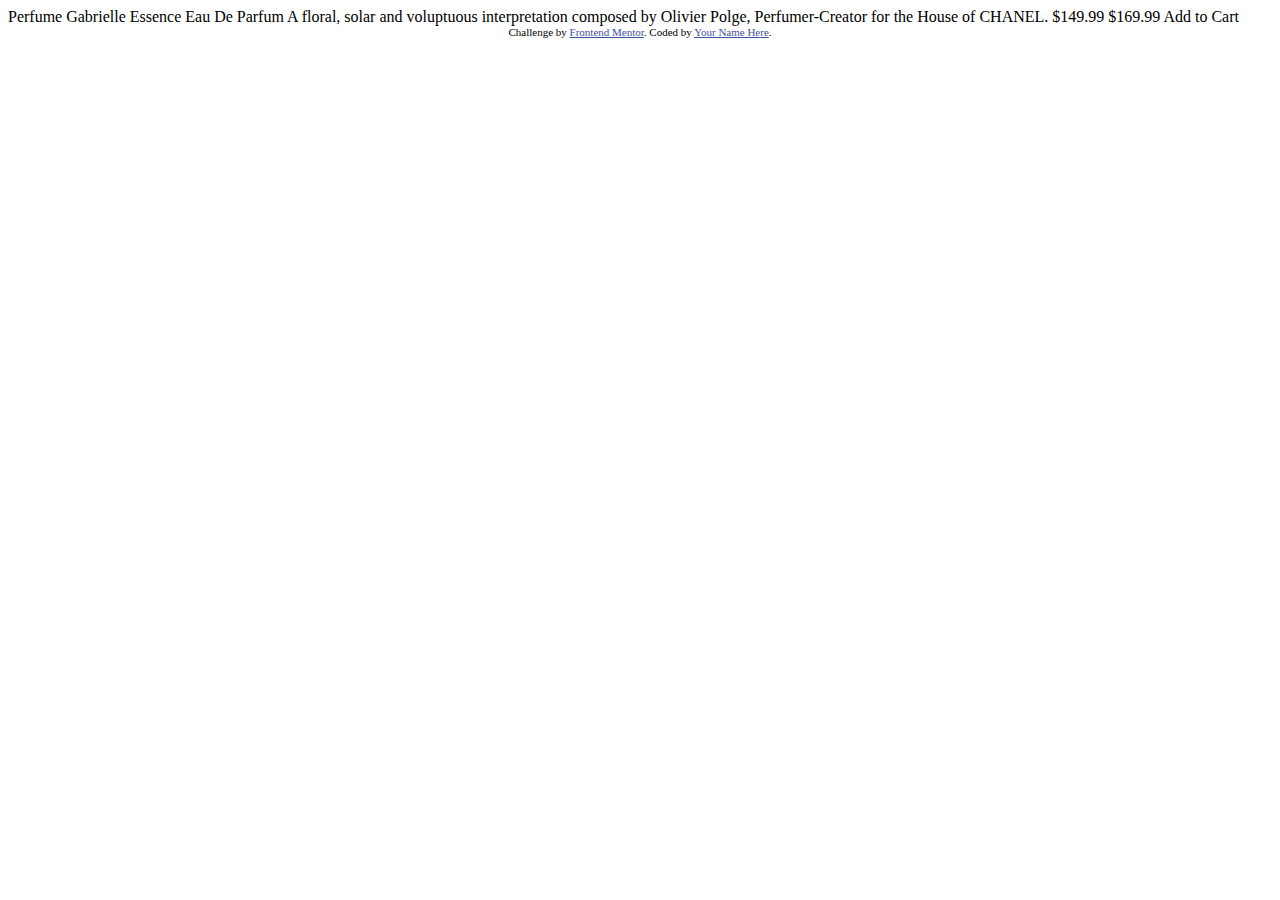
==== semana01/dia02-html-product-preview/index.html @ c35139a2 "semana1, dia2, reto 1" ====
<!DOCTYPE html>
<html lang="en">
<head>
  <meta charset="UTF-8">
  <meta name="viewport" content="width=device-width, initial-scale=1.0"> <!-- displays site properly based on user's device -->

  <link rel="icon" type="image/png" sizes="32x32" href="./images/favicon-32x32.png">
  
  <title>Frontend Mentor | Product preview card component</title>

  <!-- Feel free to remove these styles or customise in your own stylesheet 👍 -->
  <style>
    .attribution { font-size: 11px; text-align: center; }
    .attribution a { color: hsl(228, 45%, 44%); }
  </style>
</head>
<body>

  Perfume

  Gabrielle Essence Eau De Parfum

  A floral, solar and voluptuous interpretation composed by Olivier Polge, 
  Perfumer-Creator for the House of CHANEL.

  $149.99
  $169.99

  Add to Cart
  
  <div class="attribution">
    Challenge by <a href="https://www.frontendmentor.io?ref=challenge" target="_blank">Frontend Mentor</a>. 
    Coded by <a href="#">Your Name Here</a>.
  </div>
</body>
</html>
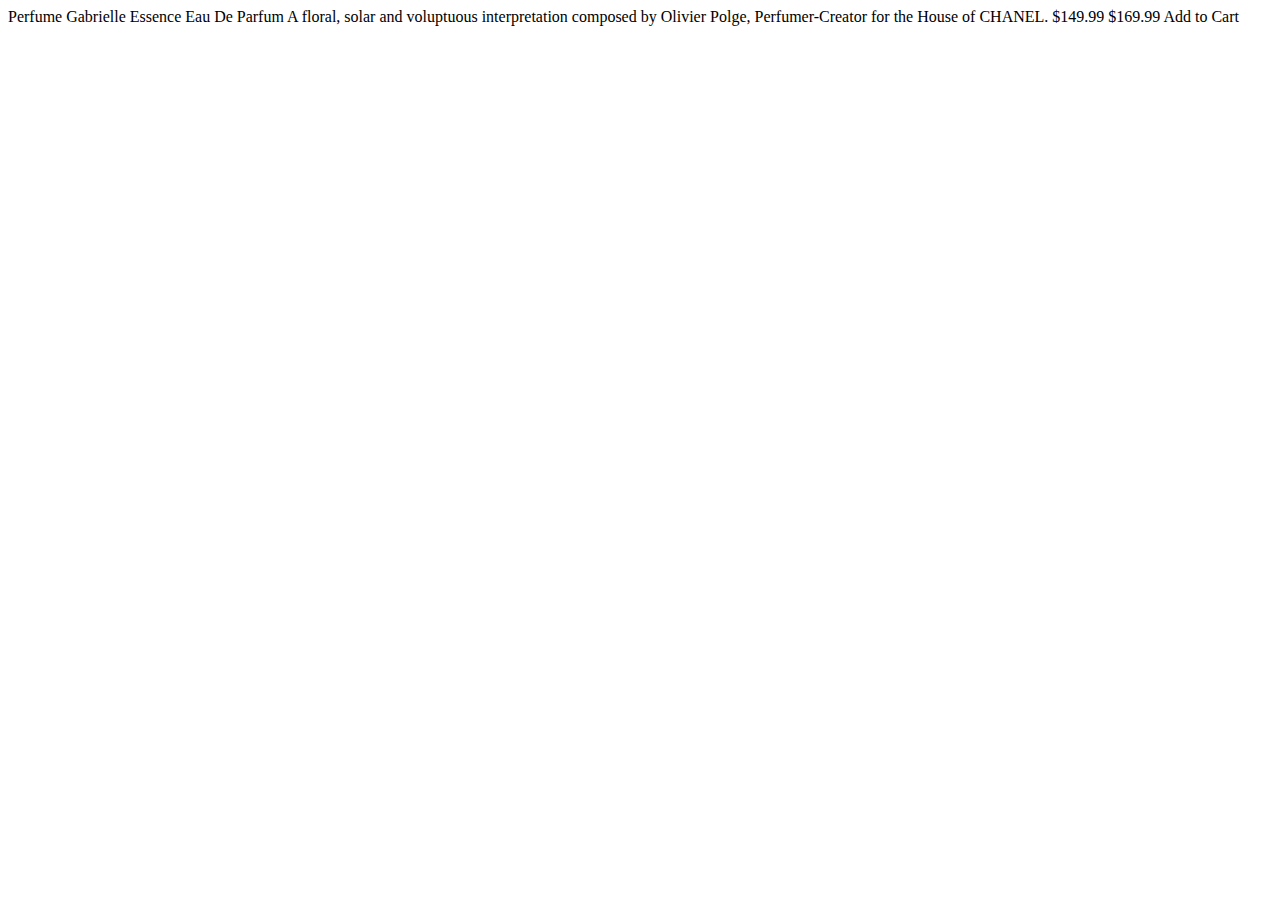
==== commit 7b7b128d: "semana1, dia2, reto 1" ====
--- a/semana01/dia02-html-product-preview/index.html
+++ b/semana01/dia02-html-product-preview/index.html
@@ -2,20 +2,10 @@
 <html lang="en">
 <head>
   <meta charset="UTF-8">
-  <meta name="viewport" content="width=device-width, initial-scale=1.0"> <!-- displays site properly based on user's device -->
-
-  <link rel="icon" type="image/png" sizes="32x32" href="./images/favicon-32x32.png">
-  
-  <title>Frontend Mentor | Product preview card component</title>
-
-  <!-- Feel free to remove these styles or customise in your own stylesheet 👍 -->
-  <style>
-    .attribution { font-size: 11px; text-align: center; }
-    .attribution a { color: hsl(228, 45%, 44%); }
-  </style>
+  <meta name="viewport" content="width=device-width, initial-scale=1.0">
+  <title>Product preview</title>
 </head>
 <body>
-
   Perfume
 
   Gabrielle Essence Eau De Parfum
@@ -27,10 +17,5 @@
   $169.99
 
   Add to Cart
-  
-  <div class="attribution">
-    Challenge by <a href="https://www.frontendmentor.io?ref=challenge" target="_blank">Frontend Mentor</a>. 
-    Coded by <a href="#">Your Name Here</a>.
-  </div>
 </body>
-</html>
+</html>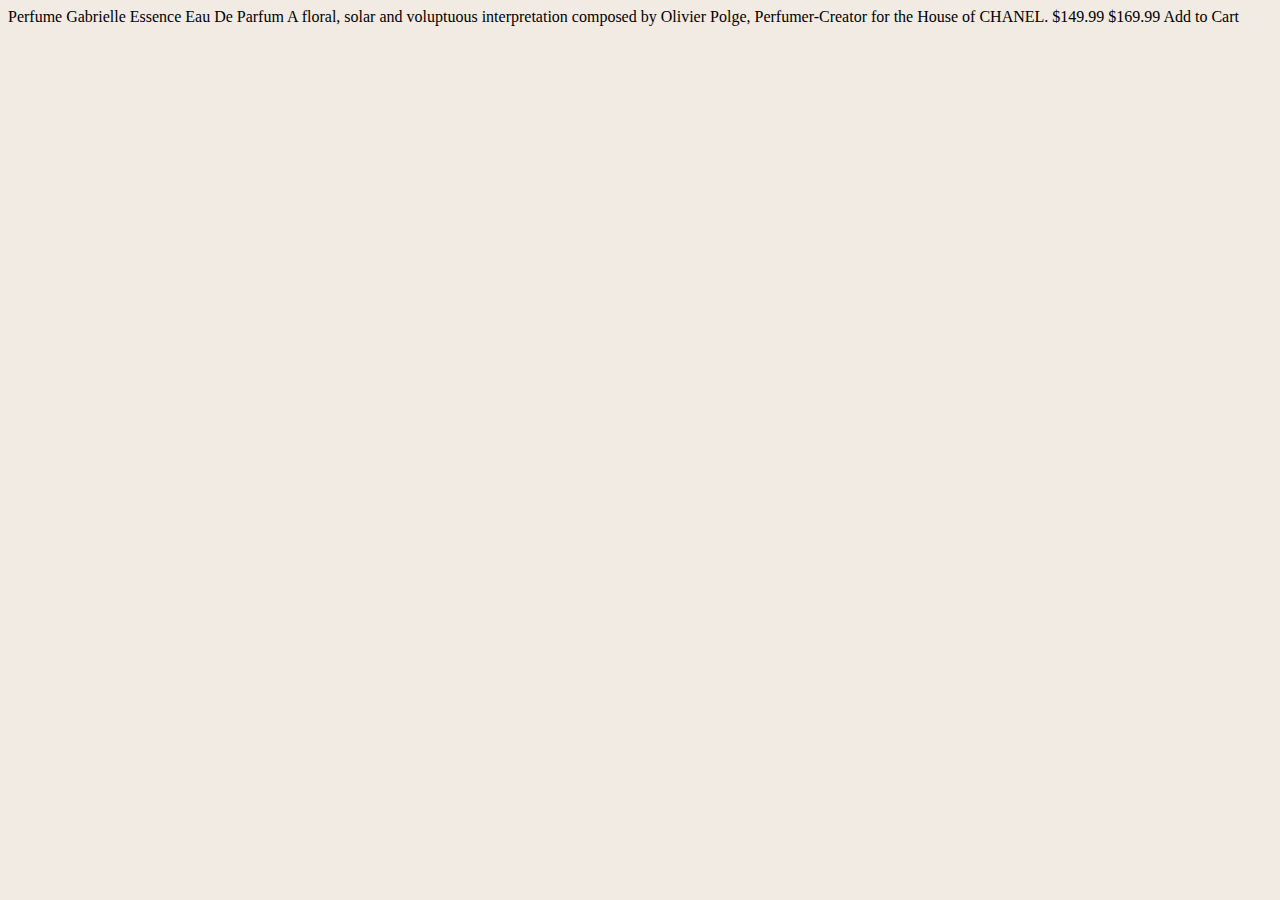
==== commit 4d6a7b98: "semana1, dia2, reto 1" ====
--- a/semana01/dia02-html-product-preview/index.html
+++ b/semana01/dia02-html-product-preview/index.html
@@ -4,6 +4,7 @@
   <meta charset="UTF-8">
   <meta name="viewport" content="width=device-width, initial-scale=1.0">
   <title>Product preview</title>
+  <link rel="stylesheet" href="styles.css">
 </head>
 <body>
   Perfume
--- a/semana01/dia02-html-product-preview/styles.css
+++ b/semana01/dia02-html-product-preview/styles.css
@@ -0,0 +1,3 @@
+body {
+  background-color: hsl(30, 38%, 92%);
+}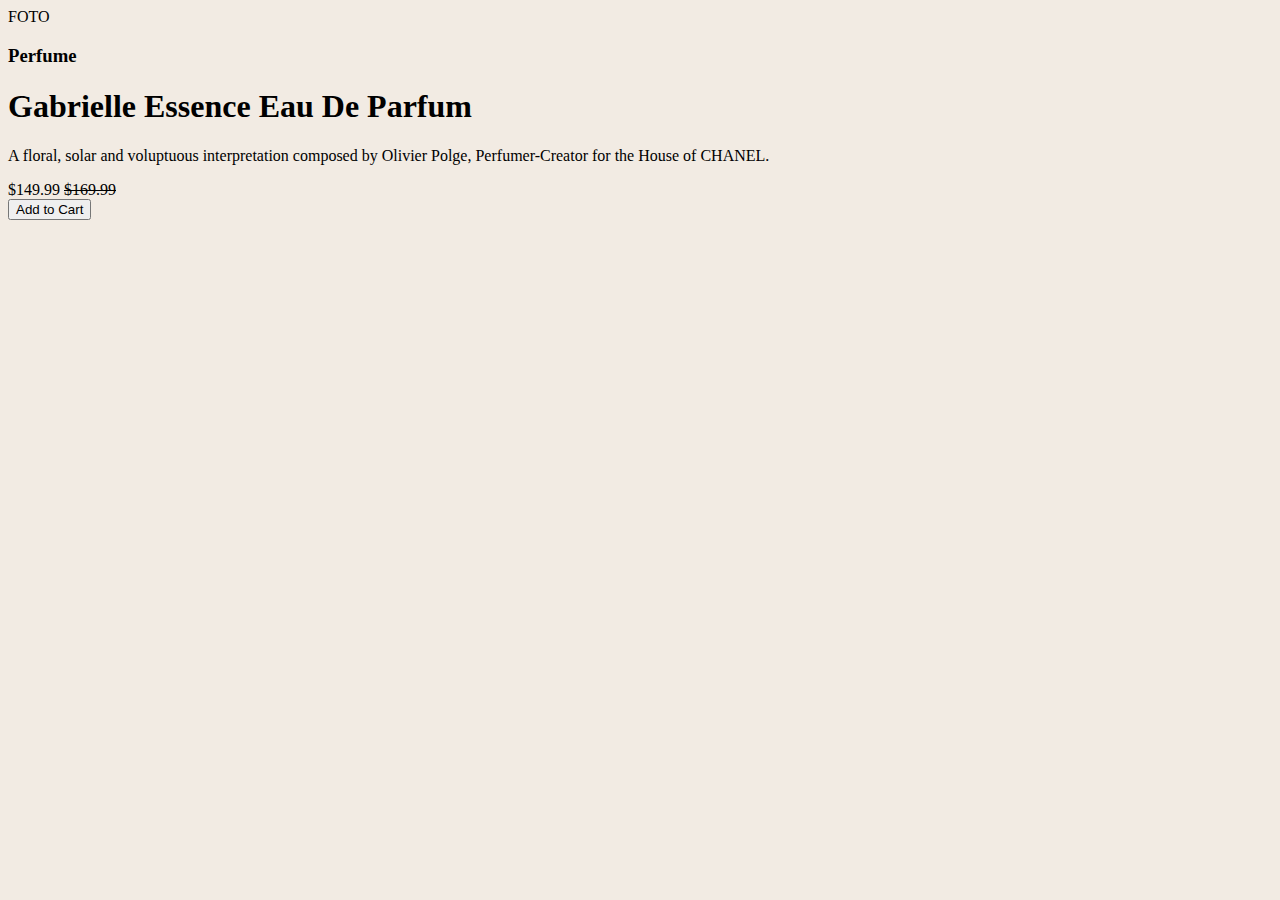
==== commit 59a8fcfc: "semana1, dia2, reto 1 html" ====
--- a/semana01/dia02-html-product-preview/index.html
+++ b/semana01/dia02-html-product-preview/index.html
@@ -7,16 +7,25 @@
   <link rel="stylesheet" href="styles.css">
 </head>
 <body>
-  Perfume
+  <main>
+    <section class="photo">FOTO</section>
+    <section class="content">
+      <h3>Perfume</h3>
 
-  Gabrielle Essence Eau De Parfum
+      <h1>Gabrielle Essence Eau De Parfum</h1>
 
-  A floral, solar and voluptuous interpretation composed by Olivier Polge, 
-  Perfumer-Creator for the House of CHANEL.
+      <p>A floral, solar and voluptuous interpretation composed by Olivier Polge, 
+        Perfumer-Creator for the House of CHANEL.</p>
 
-  $149.99
-  $169.99
+      <div>
+        <span>$149.99</span>
+        <s>$169.99</s>
+      </div>
 
-  Add to Cart
+      <button>
+        Add to Cart
+      </button>
+    </section>
+  </main>
 </body>
 </html>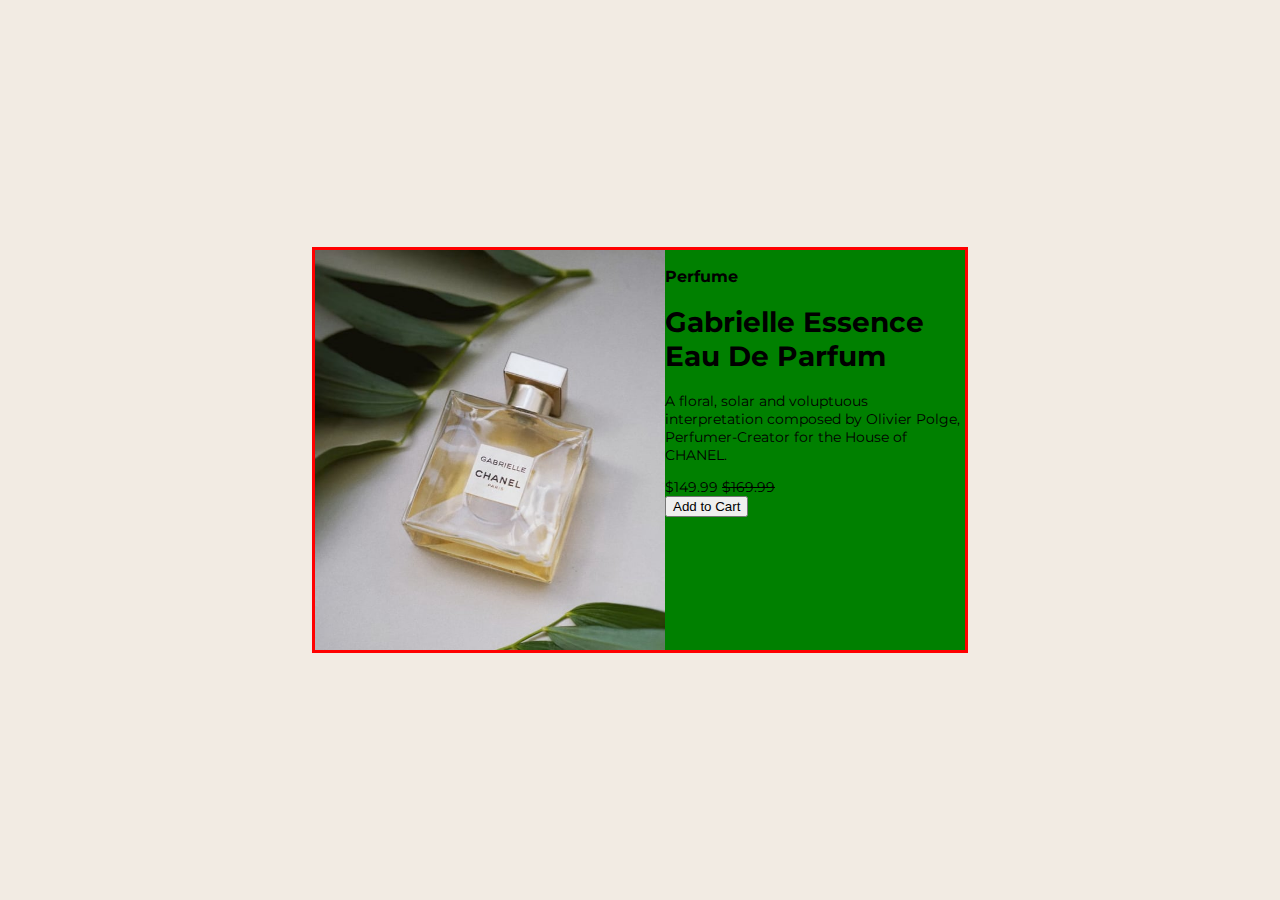
==== commit a502b33f: "semana1, dia2, reto 1 html" ====
--- a/semana01/dia02-html-product-preview/index.html
+++ b/semana01/dia02-html-product-preview/index.html
@@ -8,7 +8,7 @@
 </head>
 <body>
   <main>
-    <section class="photo">FOTO</section>
+    <section class="photo"></section>
     <section class="content">
       <h3>Perfume</h3>
 
--- a/semana01/dia02-html-product-preview/styles.css
+++ b/semana01/dia02-html-product-preview/styles.css
@@ -1,3 +1,45 @@
+@import url('https://fonts.googleapis.com/css2?family=Fraunces:ital,opsz,wght@0,9..144,100..900;1,9..144,100..900&family=Montserrat:ital,wght@0,100..900;1,100..900&display=swap');
+
+/* 
+font-family: "Montserrat", sans-serif;
+font-family: "Fraunces", serif;
+*/
+
 body {
+  margin: 0;
+
   background-color: hsl(30, 38%, 92%);
+  font-size: 14px;
+  font-family: "Montserrat", sans-serif;
+
+  display: flex; /* Flexbox */
+  justify-content: center;
+  align-items: center;
+
+  height: 100vh; /* vh = viewport height */
+}
+
+main {
+  border: 3px solid red;
+  
+  width: 650px;
+  height: 400px;
+
+  display: flex; /* Flexbox */
+}
+
+.photo {
+  background-color: blue;
+
+  width: 350px;
+
+  background-image: url(./images/image-product-desktop.jpg);
+  background-size: cover;
+  background-repeat: no-repeat;
+}
+
+.content {
+  background-color: green;
+
+  width: 300px;
 }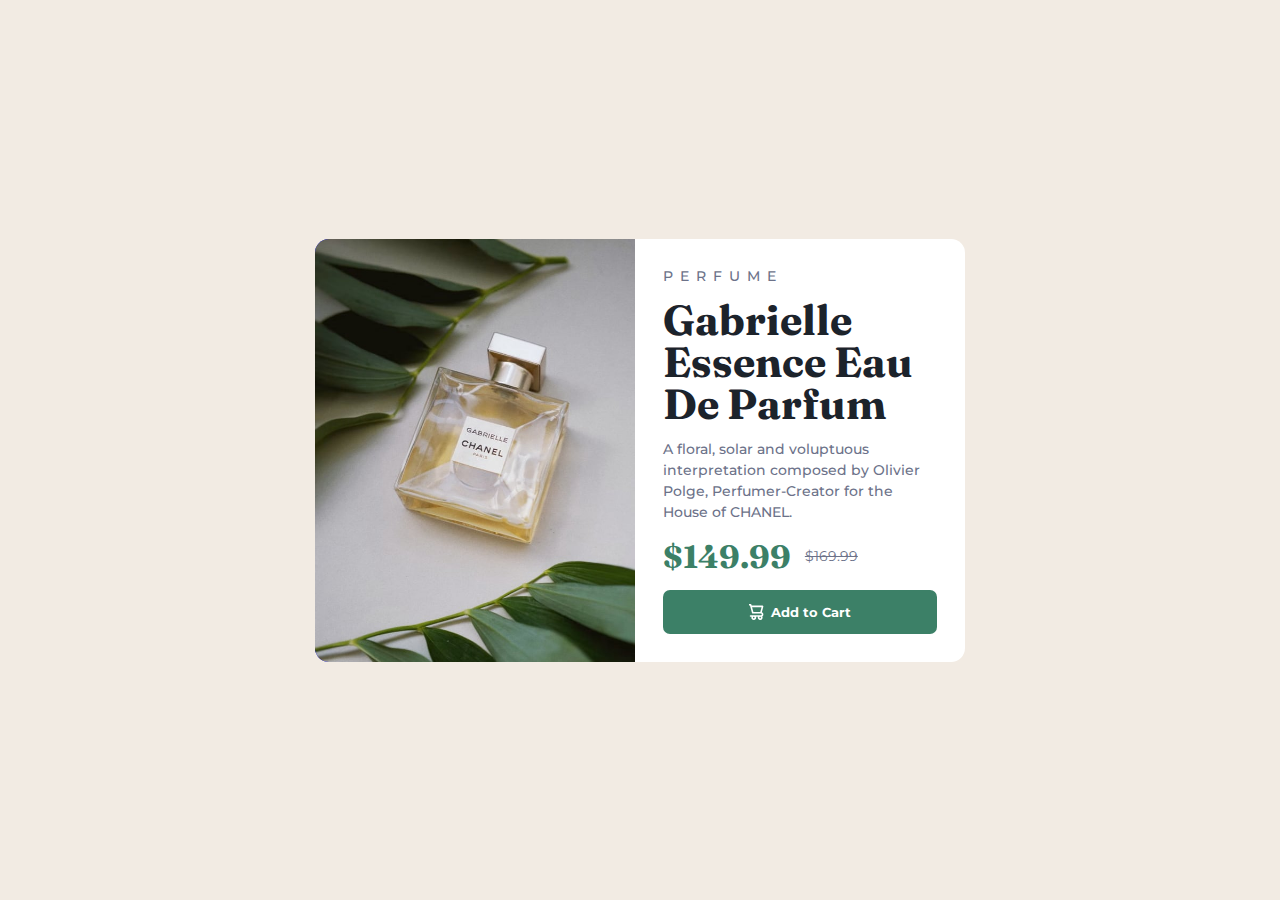
==== commit 68a4c2a6: "semana1, dia2, reto 1 html" ====
--- a/semana01/dia02-html-product-preview/index.html
+++ b/semana01/dia02-html-product-preview/index.html
@@ -23,6 +23,7 @@
       </div>
 
       <button>
+        <img src="./images/icon-cart.svg" alt="icon cart" />
         Add to Cart
       </button>
     </section>
--- a/semana01/dia02-html-product-preview/styles.css
+++ b/semana01/dia02-html-product-preview/styles.css
@@ -20,15 +20,18 @@
 }
 
 main {
-  border: 3px solid red;
+  /* border: 3px solid red; */
   
   width: 650px;
-  height: 400px;
+  min-height: 400px;
 
   display: flex; /* Flexbox */
+
+  border-radius: 14px;
+  overflow: hidden;
 }
 
-.photo {
+.photo { /* <section class="photo" /> */
   background-color: blue;
 
   width: 350px;
@@ -38,8 +41,76 @@
   background-repeat: no-repeat;
 }
 
-.content {
-  background-color: green;
+.content { /* <section class="content" /> */
+  width: 300px;
+  
+  background-color: hsl(0, 0%, 100%);
 
-  width: 300px;
+  padding: 28px;
+
+  display: flex;
+  flex-direction: column;
+  gap: 14px;
+}
+
+.content h3 {
+  margin: 0;
+
+  text-transform: uppercase;
+  font-weight: 500;
+  font-size: 14px;
+  letter-spacing: 7px;
+  color: hsl(228, 12%, 48%);
+}
+
+.content h1 {
+  margin: 0;
+
+  font-family: "Fraunces", serif;
+  font-size: 42px; /* 14px * 3 = 42px = 3rem */
+  line-height: 1;
+  color: hsl(212, 21%, 14%);
+}
+
+.content p {
+  margin: 0;
+
+  font-weight: 500;
+  line-height: 1.5;
+  color: hsl(228, 12%, 48%);
+}
+
+.content div {
+  display: flex;
+  align-items: center;
+  gap: 14px;
+}
+
+.content span {
+  font-family: "Fraunces", serif;
+  font-size: 32px;
+  font-weight: 700;
+  color: hsl(158, 36%, 37%);
+}
+
+.content s {
+  color: hsl(228, 12%, 48%);
+}
+
+.content button {
+  border: 0;
+
+  /* font-family: inherit; */
+  font-family: "Montserrat", sans-serif;
+  font-weight: 700;
+  background-color: hsl(158, 36%, 37%);
+  color: hsl(0, 0%, 100%);
+
+  padding: 14px;
+  border-radius: 7px;
+
+  display: flex;
+  justify-content: center;
+  align-items: center;
+  gap: 7px;
 }